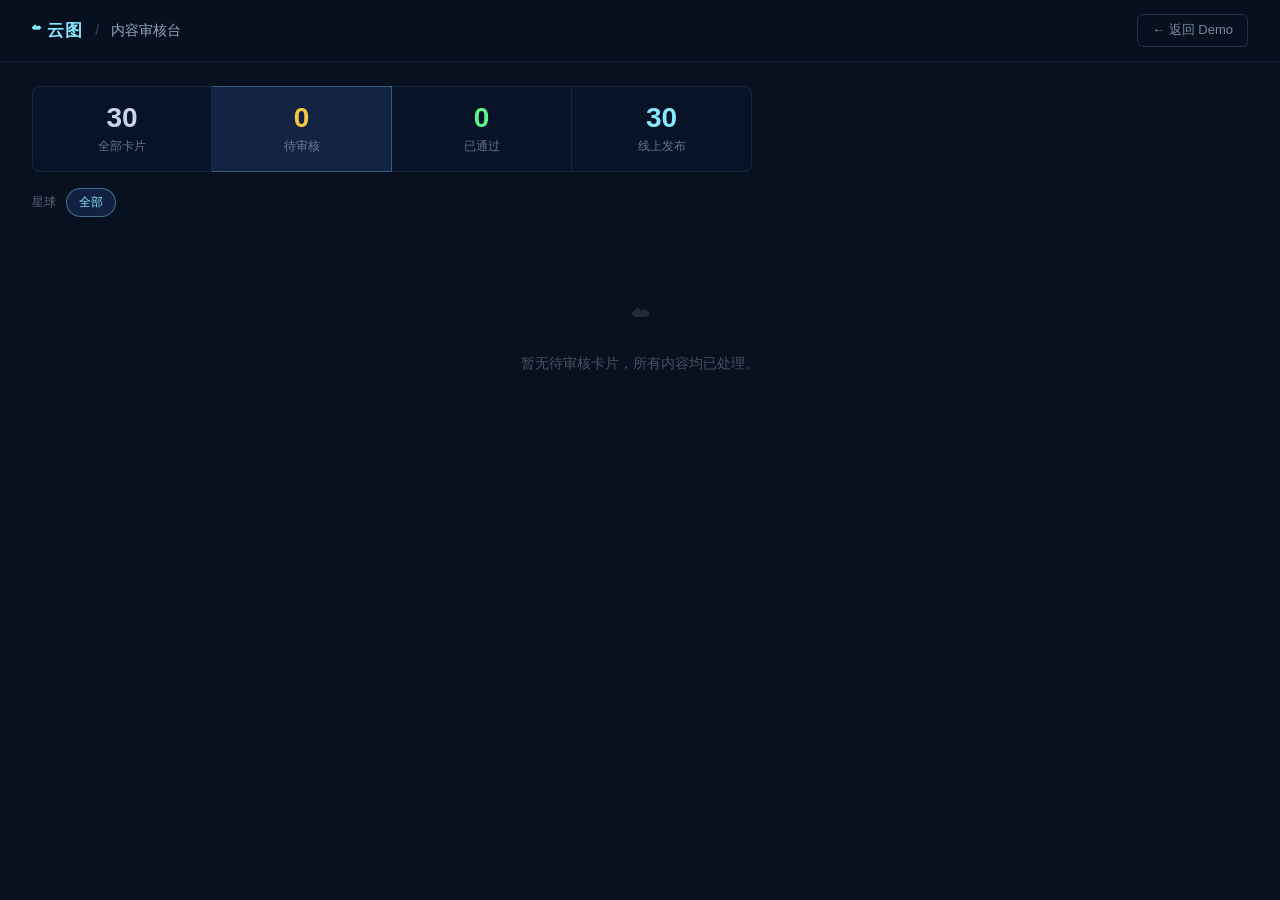
==== demo/review.html @ 62585625 "fix" ====
<!DOCTYPE html>
<html lang="zh-CN">
<head>
  <meta charset="UTF-8" />
  <meta name="viewport" content="width=device-width, initial-scale=1.0" />
  <title>内容审核台 · 云图</title>
  <style>
    *, *::before, *::after { box-sizing: border-box; margin: 0; padding: 0; }

    body {
      font-family: 'PingFang SC', 'Hiragino Sans GB', 'Microsoft YaHei', sans-serif;
      background: #07111f;
      color: #eef4ff;
      min-height: 100vh;
      font-size: 14px;
      line-height: 1.6;
    }

    /* ── Header ── */
    .header {
      position: sticky;
      top: 0;
      z-index: 100;
      background: rgba(7, 17, 31, 0.96);
      border-bottom: 1px solid rgba(170, 196, 255, 0.1);
      backdrop-filter: blur(12px);
      padding: 14px 32px;
      display: flex;
      align-items: center;
      gap: 12px;
    }
    .header-logo { font-size: 17px; font-weight: 700; color: #86e7ff; letter-spacing: 0.05em; }
    .header-sep { color: rgba(170, 196, 255, 0.3); }
    .header-title { font-size: 14px; color: rgba(219, 233, 255, 0.7); }
    .header-back {
      margin-left: auto;
      color: rgba(219, 233, 255, 0.55);
      text-decoration: none;
      font-size: 13px;
      border: 1px solid rgba(170, 196, 255, 0.18);
      border-radius: 6px;
      padding: 5px 14px;
      transition: all 0.2s;
    }
    .header-back:hover { color: #86e7ff; border-color: rgba(134, 231, 255, 0.4); }

    /* ── Stats bar ── */
    .stats-bar {
      display: flex;
      padding: 24px 32px 0;
      gap: 0;
    }
    .stat-item {
      background: rgba(11, 23, 48, 0.5);
      border: 1px solid rgba(170, 196, 255, 0.1);
      padding: 14px 28px;
      min-width: 120px;
      text-align: center;
      cursor: pointer;
      transition: background 0.2s, border-color 0.2s;
      flex: 1;
      max-width: 180px;
    }
    .stat-item:first-child { border-radius: 8px 0 0 8px; }
    .stat-item:last-child { border-radius: 0 8px 8px 0; }
    .stat-item + .stat-item { border-left: none; }
    .stat-item:hover { background: rgba(20, 36, 70, 0.8); }
    .stat-item.active { background: rgba(20, 36, 70, 0.95); border-color: rgba(134, 231, 255, 0.3); }
    .stat-num { font-size: 28px; font-weight: 700; line-height: 1.2; }
    .stat-num.all   { color: rgba(219, 233, 255, 0.9); }
    .stat-num.draft { color: #f5c842; }
    .stat-num.approved { color: #5ef585; }
    .stat-num.live  { color: #86e7ff; }
    .stat-label { font-size: 12px; color: rgba(219, 233, 255, 0.45); margin-top: 3px; }

    /* ── Filter bar ── */
    .filter-bar {
      padding: 16px 32px 12px;
      display: flex;
      align-items: center;
      gap: 10px;
      flex-wrap: wrap;
    }
    .filter-label { font-size: 12px; color: rgba(219, 233, 255, 0.4); flex-shrink: 0; }
    .planet-chips { display: flex; gap: 6px; flex-wrap: wrap; }
    .planet-chip {
      font-size: 12px;
      padding: 4px 12px;
      border-radius: 20px;
      border: 1px solid rgba(170, 196, 255, 0.15);
      color: rgba(219, 233, 255, 0.6);
      background: rgba(11, 23, 48, 0.4);
      cursor: pointer;
      transition: all 0.2s;
      user-select: none;
    }
    .planet-chip:hover { border-color: rgba(134, 231, 255, 0.3); color: #eef4ff; }
    .planet-chip.active { background: rgba(20, 36, 70, 0.9); border-color: rgba(134, 231, 255, 0.4); color: #86e7ff; }

    /* ── Approval banner ── */
    .approval-banner {
      margin: 0 32px 14px;
      background: rgba(94, 245, 133, 0.07);
      border: 1px solid rgba(94, 245, 133, 0.2);
      border-radius: 8px;
      padding: 10px 16px;
      font-size: 13px;
      color: rgba(94, 245, 133, 0.85);
      display: none;
    }
    .approval-banner.visible { display: block; }

    /* ── Card list ── */
    .card-list {
      padding: 0 32px 60px;
      display: flex;
      flex-direction: column;
      gap: 10px;
    }

    /* ── Review card ── */
    .review-card {
      background: rgba(11, 23, 48, 0.65);
      border: 1px solid rgba(170, 196, 255, 0.1);
      border-radius: 10px;
      overflow: hidden;
      transition: border-color 0.2s;
    }
    .review-card:hover { border-color: rgba(170, 196, 255, 0.2); }
    .review-card.is-approved { border-left: 3px solid rgba(94, 245, 133, 0.4); }
    .review-card.is-live { border-left: 3px solid rgba(134, 231, 255, 0.25); }

    .card-header {
      display: flex;
      align-items: center;
      gap: 9px;
      padding: 13px 16px;
      cursor: pointer;
      user-select: none;
    }
    .card-header:hover .card-title-text { color: #a8d8ff; }

    .planet-badge {
      font-size: 11px;
      padding: 2px 8px;
      border-radius: 10px;
      background: rgba(134, 231, 255, 0.1);
      color: rgba(134, 231, 255, 0.85);
      white-space: nowrap;
      flex-shrink: 0;
    }
    .status-badge {
      font-size: 11px;
      padding: 2px 8px;
      border-radius: 10px;
      white-space: nowrap;
      flex-shrink: 0;
    }
    .status-badge.draft    { background: rgba(245, 200, 66, 0.12); color: #f5c842; }
    .status-badge.approved { background: rgba(94, 245, 133, 0.12); color: #5ef585; }
    .status-badge.live     { background: rgba(134, 231, 255, 0.1);  color: rgba(134, 231, 255, 0.8); }

    .card-id { font-size: 11px; color: rgba(219, 233, 255, 0.28); font-family: 'Menlo', 'Courier New', monospace; flex-shrink: 0; }
    .card-title-text { font-size: 14px; font-weight: 600; color: #d8e8ff; flex: 1; min-width: 0; transition: color 0.2s; }
    .card-chevron { color: rgba(219, 233, 255, 0.35); font-size: 11px; flex-shrink: 0; transition: transform 0.25s; }
    .review-card.expanded .card-chevron { transform: rotate(180deg); }

    /* ── Card body (expanded) ── */
    .card-body {
      display: none;
      padding: 0 20px 20px;
      border-top: 1px solid rgba(170, 196, 255, 0.07);
    }
    .review-card.expanded .card-body { display: block; }

    .card-hook {
      font-size: 13.5px;
      color: rgba(219, 233, 255, 0.85);
      font-style: italic;
      border-left: 3px solid rgba(134, 231, 255, 0.4);
      padding: 10px 14px;
      margin: 16px 0;
      background: rgba(134, 231, 255, 0.05);
      border-radius: 0 6px 6px 0;
      line-height: 1.75;
    }

    .section-label {
      font-size: 11px;
      color: rgba(219, 233, 255, 0.35);
      text-transform: uppercase;
      letter-spacing: 0.1em;
      margin: 14px 0 8px;
    }

    .card-text {
      font-size: 13.5px;
      color: rgba(219, 233, 255, 0.75);
      line-height: 1.9;
    }
    .card-text p + p { margin-top: 12px; }

    .fragments { display: flex; flex-direction: column; gap: 7px; }
    .fragment-item {
      font-size: 13px;
      color: rgba(219, 233, 255, 0.62);
      background: rgba(134, 231, 255, 0.04);
      border-left: 2px solid rgba(134, 231, 255, 0.2);
      border-radius: 0 6px 6px 0;
      padding: 8px 12px;
      line-height: 1.65;
    }

    .card-meta {
      display: flex;
      flex-wrap: wrap;
      gap: 5px;
      margin-top: 14px;
    }
    .meta-tag {
      font-size: 11px;
      padding: 2px 8px;
      border-radius: 10px;
      background: rgba(20, 36, 70, 0.7);
      color: rgba(219, 233, 255, 0.5);
      border: 1px solid rgba(170, 196, 255, 0.1);
    }

    .source-note {
      font-size: 12px;
      color: rgba(245, 200, 66, 0.6);
      margin-top: 12px;
      padding: 8px 12px;
      background: rgba(245, 200, 66, 0.05);
      border-left: 2px solid rgba(245, 200, 66, 0.3);
      border-radius: 0 6px 6px 0;
      line-height: 1.6;
    }
    .source-note::before { content: '⚠ 来源备注：'; font-weight: 600; }

    .card-actions {
      display: flex;
      align-items: center;
      gap: 8px;
      margin-top: 18px;
      padding-top: 14px;
      border-top: 1px solid rgba(170, 196, 255, 0.08);
    }
    .btn {
      font-size: 13px;
      font-family: inherit;
      padding: 7px 20px;
      border-radius: 6px;
      border: 1px solid transparent;
      cursor: pointer;
      transition: all 0.2s;
      font-weight: 500;
    }
    .btn-approve {
      background: rgba(94, 245, 133, 0.1);
      border-color: rgba(94, 245, 133, 0.35);
      color: #5ef585;
    }
    .btn-approve:hover { background: rgba(94, 245, 133, 0.2); }
    .btn-revoke {
      background: rgba(245, 100, 80, 0.08);
      border-color: rgba(245, 100, 80, 0.3);
      color: rgba(245, 140, 120, 0.9);
    }
    .btn-revoke:hover { background: rgba(245, 100, 80, 0.16); }
    .btn-note {
      background: transparent;
      border-color: transparent;
      color: rgba(219, 233, 255, 0.3);
      cursor: default;
      font-size: 12px;
      padding-left: 0;
    }

    .empty-state {
      text-align: center;
      padding: 64px 32px;
      color: rgba(219, 233, 255, 0.3);
      font-size: 14px;
    }
    .empty-state strong { display: block; font-size: 32px; margin-bottom: 8px; opacity: 0.4; }
  </style>
</head>
<body>

  <header class="header">
    <span class="header-logo">☁ 云图</span>
    <span class="header-sep">/</span>
    <span class="header-title">内容审核台</span>
    <a href="./index.html" class="header-back">← 返回 Demo</a>
  </header>

  <div class="stats-bar" id="statsBar"></div>
  <div class="filter-bar" id="filterBar"></div>
  <div class="approval-banner" id="approvalBanner"></div>
  <div class="card-list" id="cardList"></div>

  <script type="module" src="./scripts/review.js"></script>
</body>
</html>
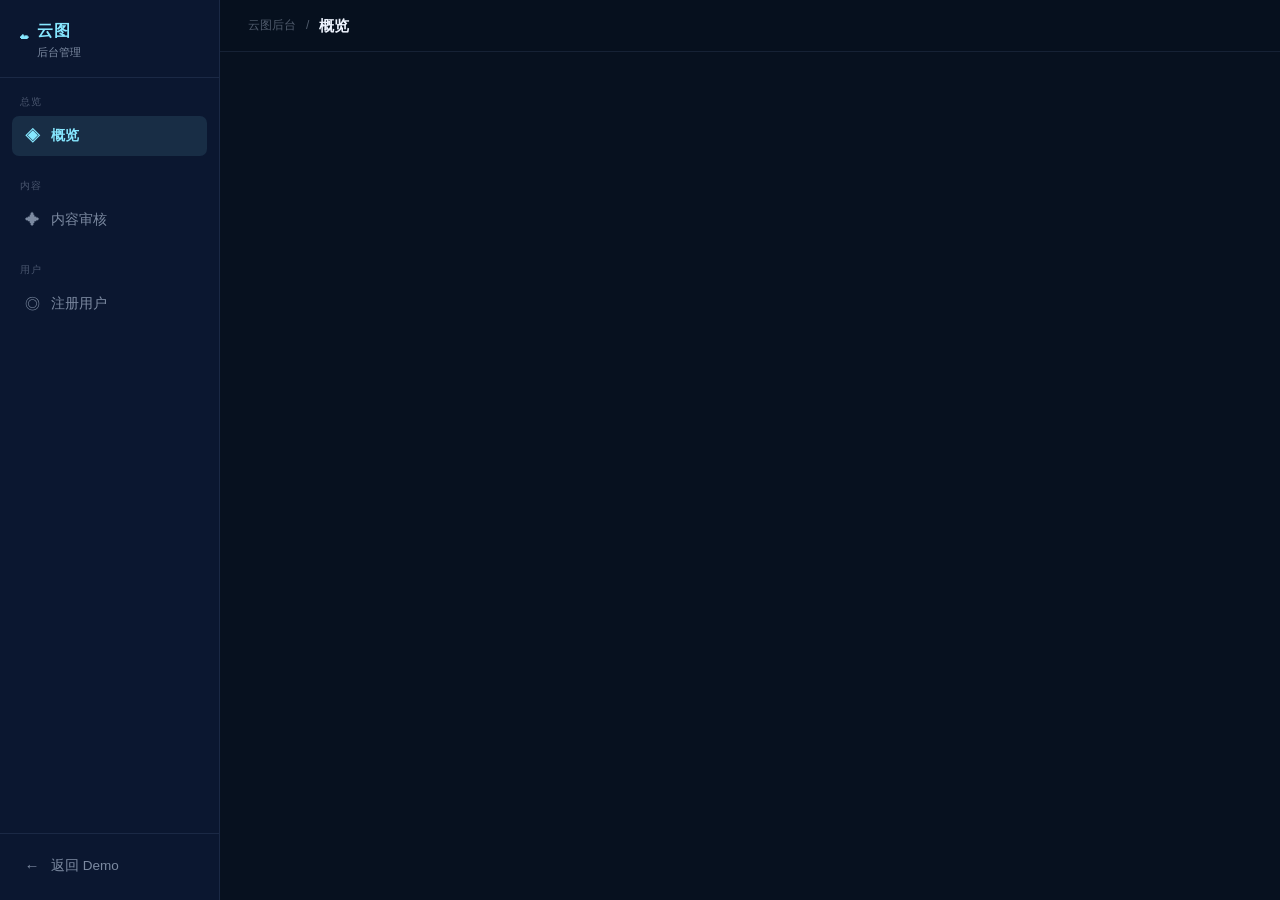
==== commit e910acad: "background" ====
--- a/demo/review.html
+++ b/demo/review.html
@@ -300,6 +300,6 @@
   <div class="approval-banner" id="approvalBanner"></div>
   <div class="card-list" id="cardList"></div>
 
-  <script type="module" src="./scripts/review.js"></script>
+  <script>window.location.replace('./admin.html');</script>
 </body>
 </html>
